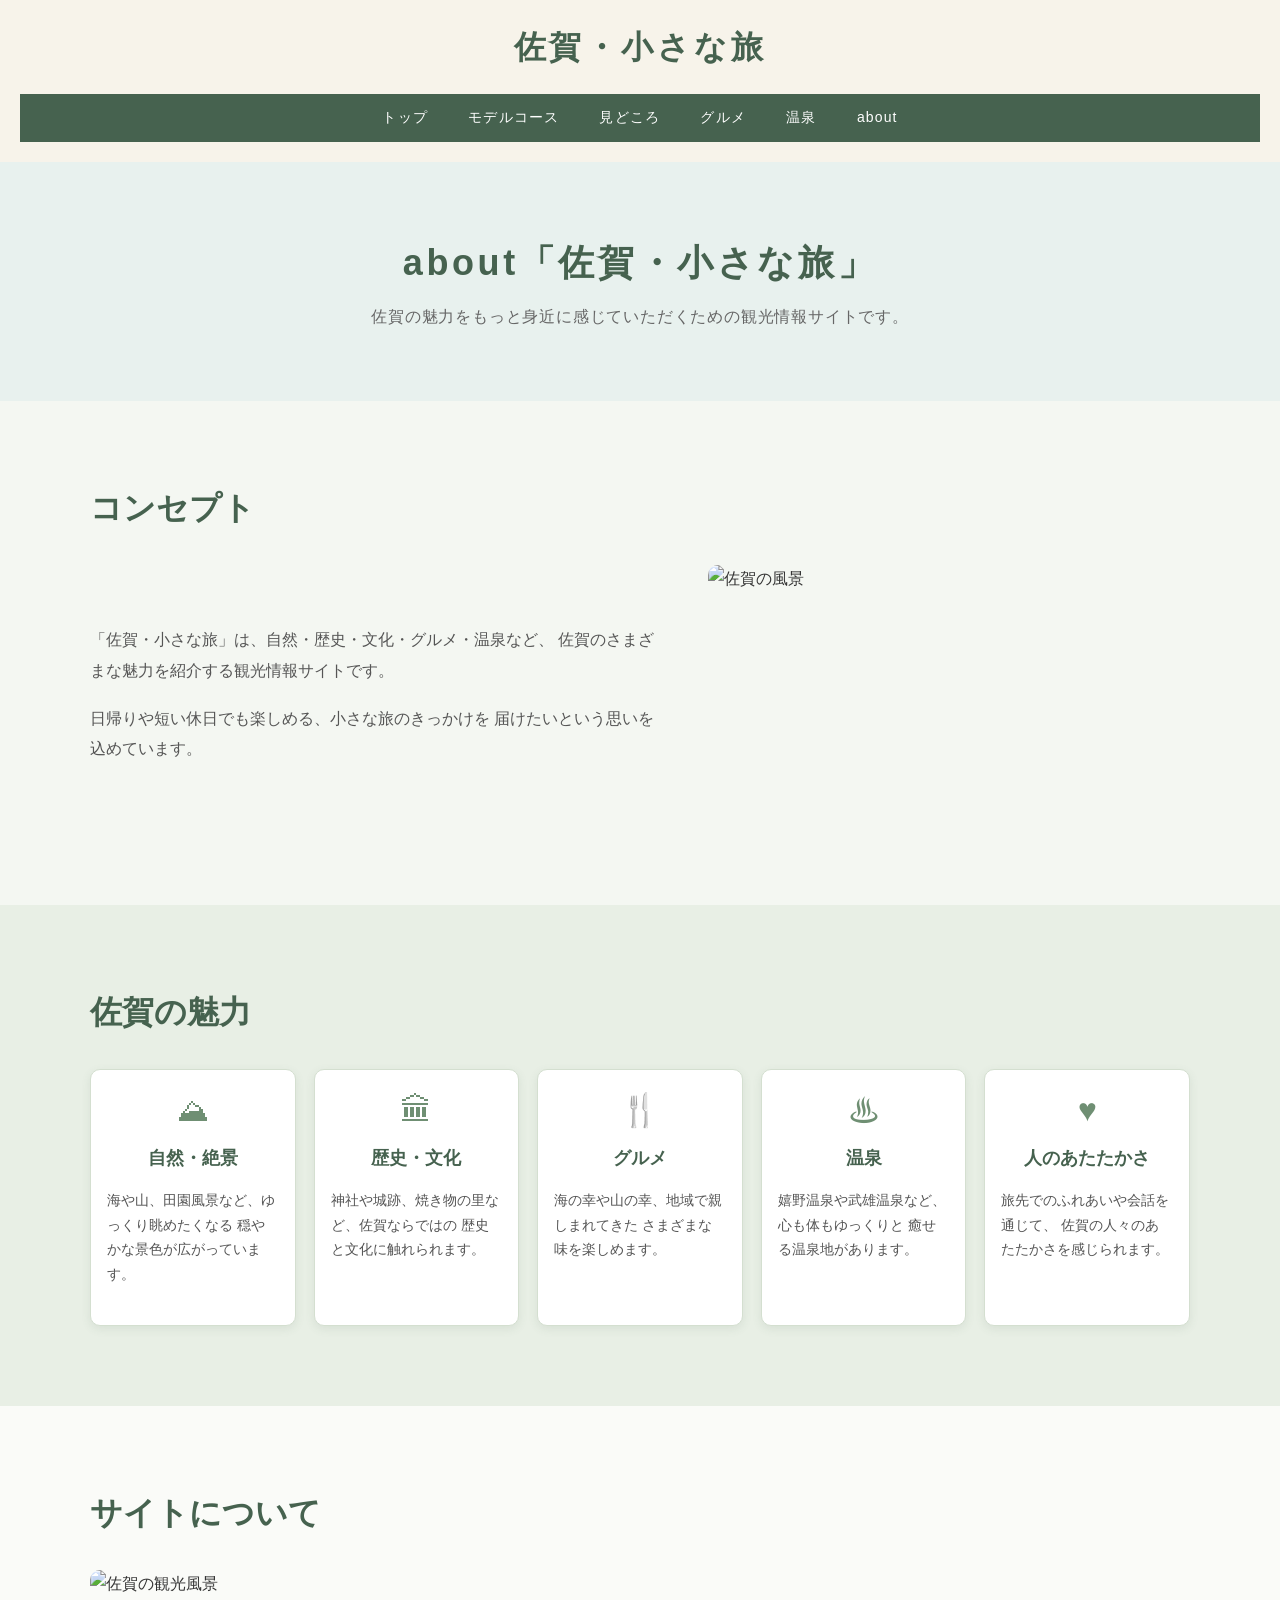
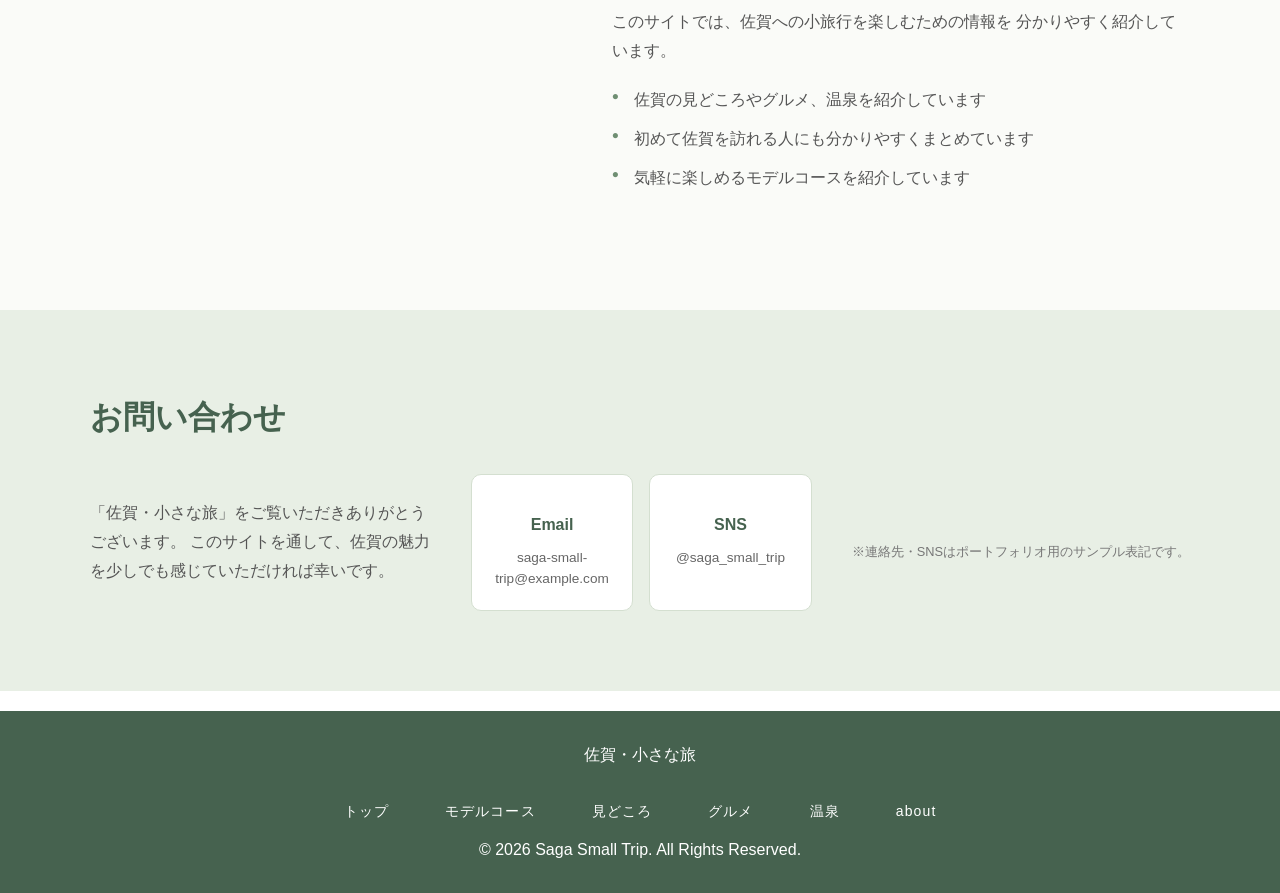
==== about.html @ e5c15b52 "Initial commit" ====
<!DOCTYPE html>
    <html lang="ja">

        <head>
            <meta charset="UTF-8">
            <meta name="viewport" content="width=device-width, initial-scale=1.0">
            <title>about | 佐賀・小さな旅</title>
            <link rel="stylesheet" href="css/style.css">
            <link rel="stylesheet" href="css/about.css">
        </head>

        <body>

            <header class="site-header">
                <h1 class="site-title">
                    <a href="index.html">佐賀・小さな旅</a>
                </h1>

                <button class="menu-toggle"
                        type="button"
                        aria-label="メニューを開く"
                        aria-controls="site-nav"
                        aria-expanded="false">
                    <span></span>
                    <span></span>
                    <span></span>
                </button>
                <nav class="site-nav" id="site-nav">
                    <a href="index.html">トップ</a>
                    <a href="course.html">モデルコース</a>
                    <a href="spots.html">見どころ</a>
                    <a href="gourmet.html">グルメ</a>
                    <a href="onsen.html">温泉</a>
                    <a href="about.html">about</a>
                </nav>
            </header>

            <main>
                
                <section class="page-hero about-hero">
                    <div class="page-hero-text about-hero-text">
                        <h1>about「佐賀・小さな旅」</h1>

                        <p>
                            佐賀の魅力をもっと身近に感じていただくための観光情報サイトです。
                        </p>
                    </div>
                </section>

                <section class="page-section about-concept">
                    <h2>コンセプト</h2>

                    <div class="about-concept-content">
                        <div class="about-concept-text">
                            <p>
                                「佐賀・小さな旅」は、自然・歴史・文化・グルメ・温泉など、
                                佐賀のさまざまな魅力を紹介する観光情報サイトです。
                            </p>

                            <p>
                                日帰りや短い休日でも楽しめる、小さな旅のきっかけを
                                届けたいという思いを込めています。
                            </p>
                        </div>

                        <div class="about-concept-image">
                            <img src="images/" alt="佐賀の風景">
                        </div>
                    </div>
                </section>

                <section class="page-section about-features">
                    <h2>佐賀の魅力</h2>

                    <div class="about-feature-list">
                        <article class="about-feature-card">
                            <div class="about-feature-icon" aria-hidden="true">
                                &#9968;
                            </div>

                            <h3>自然・絶景</h3>

                            <p>
                                海や山、田園風景など、ゆっくり眺めたくなる
                                穏やかな景色が広がっています。
                            </p>
                        </article>

                        <article class="about-feature-card">
                            <div class="about-feature-icon" aria-hidden="true">
                                &#127963;
                            </div>

                            <h3>歴史・文化</h3>

                            <p>
                                神社や城跡、焼き物の里など、佐賀ならではの
                                歴史と文化に触れられます。
                            </p>
                        </article>

                        <article class="about-feature-card">
                            <div class="about-feature-icon" aria-hidden="true">
                                &#127860;
                            </div>

                            <h3>グルメ</h3>

                            <p>
                                海の幸や山の幸、地域で親しまれてきた
                                さまざまな味を楽しめます。
                            </p>
                        </article>

                        <article class="about-feature-card">
                            <div class="about-feature-icon" aria-hidden="true">
                                &#9832;
                            </div>

                            <h3>温泉</h3>

                            <p>
                                嬉野温泉や武雄温泉など、心も体もゆっくりと
                                癒せる温泉地があります。
                            </p>
                        </article>

                        <article class="about-feature-card">
                            <div class="about-feature-icon" aria-hidden="true">
                                &#9829;
                            </div>

                            <h3>人のあたたかさ</h3>

                            <p>
                                旅先でのふれあいや会話を通じて、
                                佐賀の人々のあたたかさを感じられます。
                            </p>
                        </article>
                    </div>
                </section>

                <section class="page-section about-site">
                    <h2>サイトについて</h2>

                    <div class="about-site-content">
                        <div class="about-site-image">
                            <img src="images/" alt="佐賀の観光風景">
                        </div>

                        <div class="about-site-text">
                            <p>
                                このサイトでは、佐賀への小旅行を楽しむための情報を
                                分かりやすく紹介しています。
                            </p>

                            <ul class="about-site-list">
                                <li>佐賀の見どころやグルメ、温泉を紹介しています</li>
                                <li>初めて佐賀を訪れる人にも分かりやすくまとめています</li>
                                <li>気軽に楽しめるモデルコースを紹介しています</li>
                            </ul>
                        </div>
                    </div>
                </section>

                <section class="page-section about-contact">
                    <h2>お問い合わせ</h2>

                    <div class="about-contact-content">
                        <div class="about-contact-text">
                            <p>
                                「佐賀・小さな旅」をご覧いただきありがとうございます。
                                このサイトを通して、佐賀の魅力を少しでも感じていただければ幸いです。
                            </p>
                        </div>

                        <div class="about-contact-info">
                            <div class="about-contact-item">
                                <h3>Email</h3>
                                <p>saga-small-trip@example.com</p>
                            </div>

                            <div class="about-contact-item">
                                <h3>SNS</h3>
                                <p>@saga_small_trip</p>
                            </div>
                        </div>

                        <p class="about-contact-note">
                            ※連絡先・SNSはポートフォリオ用のサンプル表記です。
                        </p>
                    </div>
                </section>
            </main>

            <footer>
                <p class="footer-logo">佐賀・小さな旅</p>

                <nav class="footer-nav">
                    <a href="index.html">トップ</a>
                    <a href="course.html">モデルコース</a>
                    <a href="spots.html">見どころ</a>
                    <a href="gourmet.html">グルメ</a>
                    <a href="onsen.html">温泉</a>
                    <a href="about.html">about</a>
                </nav>

                <p class="copyright">
                    &copy; 2026 Saga Small Trip. All Rights Reserved.
                </p>
            </footer>
            <script src="js/script.js"></script>
        </body>
    </html>
---- css/style.css ----
/* =================
    　　基本設定
    =============== */
    
    * {
        box-sizing: border-box;
    }

    body {
        margin: 0;
        font-family: sans-serif;
        color: #333;
        background-color: #fff;
        line-height: 1.7;
    }

    /* =================
    　　ヘッダー・ナビゲーション
    =============== */

    header {
        padding: 20px;
        text-align: center;
        background-color: #f7f3ea;
    }

    header h1 {
        margin: 0;
        color: #46624f;
        font-size: 32px;
        letter-spacing: 0.12em;
        font-weight: 600;
    }

    .site-title a {
        color: inherit;
        text-decoration: none;
    }

    nav {
        margin-top: 20px;
        text-align: center;
        background-color: #46624f;
    }

    nav a {
        display: inline-block;
        padding: 12px 18px;
        color: #fff;
        text-decoration: none;
        font-size: 14px;
        letter-spacing: 0.08em;
    }

    /* =================
    　　ハンバーガーメニュー
    =============== */

    .menu-toggle {
        display: none;
    }

    /* =================
    　　メインビジュアル
    =============== */

    .hero {
        padding: 60px 20px;
        text-align: center;
        background-color: #99bda4;
    }

    .hero h2 {
        font-size: 36px;
        letter-spacing: 0.08em;
        color: #fbd784;
        text-shadow: 0 2px 6px rgba(0, 0, 0, 0.25);
    }

    .hero p {
        font-size: 20px;
        letter-spacing: 0.05em;
        color: #fbd784;
        text-shadow: 0 2px 5px rgba(0, 0, 0, 0.15);
    }

    .hero a {
        display: inline-block;
        margin-top: 15px;
        padding: 10px 22px;
        background-color: #608a6d;
        color: #fff;
        text-decoration: none;
        border-radius: 20px;
        font-size: 14px;
        letter-spacing: 0.08em;
    }

    .hero a:hover {
        background-color: #5f8168;
    }

    /* =================
    　　タイル
    =============== */

    /*　タイル全体と各タイル　*/

    .tiles {
        display: grid;
        grid-template-columns: repeat(2, 1fr);
        gap: 24px;
        padding: 20px;
    }

    .tile {
        background-color: #fffdf8;
        border: 1px solid #ddd;
        margin-bottom: 20px;
        border-radius: 12px;
        overflow: hidden;
        box-shadow: 0 4px 12px rgba(70, 98, 79, 0.12);
    }

    .tile:hover {
        transform: translateY(-5px);
    }

    /*　カテゴリーとタイルの内容　*/

    .tile-category {
        color: white;
        padding: 12px 20px;
        font-size: 18px;
        font-weight: bold;
    }

    .scenery {
        background-color: #6f8f73;
    }

    .gourmet {
        background-color: #b07a5a;
    }

    .onsen {
        background-color: #7f9db9;
    }

    .history {
        background-color: #8a6f9e;
    }

    .area {
        background-color: #b59b5b;
    }

    .course {
        background-color: #6f8f8a;
    }

    .tile-item {
        display: flex;
    }

    .tile-item img {
        width: 45%;
        height: 220px;
        object-fit: cover;
        display: block;
    }

    .tile-text {
        width: 55%;
        padding: 25px;
        display: flex;
        flex-direction: column;
        justify-content: center;
    }

    .tile h2 {
        margin: 15px 15px 10px;
        font-size: 24px;
    }

    .tile p {
        line-height: 1.8;
        margin: 0 18px 18px;
        color: #555;
    }

    /*　ボタンとホバー表示　*/

    .tile a {
        display: inline-block;
        margin: 0 15px 15px;
        padding: 8px 8px;
        background-color: #608a6d;
        color: #fff;
        text-decoration: none;
        border-radius: 4px;
        text-align: center;
    }

    .more-button.scenery {
        background-color: #6f8f73;
    }

    .more-button.gourmet {
        background-color: #b07a5a;
    }

    .more-button.onsen {
        background-color: #7f9db9;
    }

    .more-button.history {
        background-color: #8a6f9e;
    }

    .more-button.area {
        background-color: #b59b5b;
    }

    .more-button.course {
        background-color: #6f8f8a;
    }

    .tile a:hover {
        opacity: 0.7;
    }

    /* =================
    　　サイト紹介(about)
    =============== */

    .about {
        margin: 60px auto;
        padding: 50px 30px;
        max-width: 900px;
        text-align: center;
        background-color: #fffdf8;
        border-radius: 12px;
    }

    .about h2 {
        margin-top: 0;
        color: #46624f;
        font-size: 28px;
        letter-spacing: 0.08em;
    }

    .about p {
        line-height: 1.8;
        color: #555;
    }

    .about a {
        display: inline-block;
        margin-top: 15px;
        padding: 10px 22px;
        background-color: #608a6d;
        color: #fff;
        text-decoration: none;
        border-radius: 20px;
        font-size: 14px;
        letter-spacing: 0.08em;
    }

    .about a:hover {
        background-color: #5f8168;
    }

    /* =================
    　　SNS風ギャラリー
    =============== */

    .sns {
        margin: 60px auto;
        padding: 40px 20px;
        max-width: 1000px;
        text-align: center;
    }

    .sns h2 {
        margin-bottom: 30px;
        color: #46624f;
        font-size: 28px;
        letter-spacing: 0.08em;
    }

    .sns-images {
        display: flex;
        gap: 20px;
    }

    .sns-images img {
        width: calc((100% - 40px) / 3);
        height: 220px;
        object-fit: cover;
        display: block;
        border-radius: 12px;
    }

    /* =================
    　　フッター
    =============== */

    footer {
        margin-top: 20px;
        padding: 30px 20px;
        text-align: center;
        background-color: #46624f;
        color: #fff;        
    }

    footer p {
        margin: 0;
    }

    .footer-nav {
        display: flex;
        justify-content: center;
        gap: 20px;
    }

    .footer-nav a {
        color: #fff;
        text-decoration: none;
    }

    /* =================
    　　トップページの
    　　スマートフォン表示
    =============== */

    @media (max-width: 768px) {
        .tiles {
            grid-template-columns: 1fr;
        }

        .tile-item {
            flex-direction: column;
        }

        .tile-item img {
            width: 100%;
        }

        .tile-text {
            width: 100%;
        }

        .sns-images {
            flex-direction: column;
        }

        .sns-images img {
            width: 100%;
        }

        .menu-toggle {
            display: flex;
            flex-direction: column;
            gap: 5px;
            background: none;
            border: none;
            cursor: pointer;
        }

        .menu-toggle span {
            width: 25px;
            height: 3px;
            background-color: #333;
        }
    }

    /* =================
    　　下層ページ共通箇所
    =============== */

    /*　ページ上部　*/

    .page-hero {
        padding: 70px 20px;
        text-align: center;
        background-color: #e8f1ee;
    }

    .page-hero-text h1 {
        margin: 0 0 10px;
        color: #46624f;
        font-size: 36px;
        letter-spacing: 0.1em;
    }

    .page-hero-text p {
        margin: 0;
        color: #666;
        font-size: 16px;
        letter-spacing: 0.05em;
    }

    /*　共通カード　*/

    .page-card {
        display: flex;
        flex-direction: column;
        gap: 0;
        margin: 0;
        padding: 0;
        background-color: #fffdf8;
        border: 1px solid #ddd;
        border-radius: 12px;
        overflow: hidden;
        box-shadow: 0 4px 12px rgba(70, 98, 79, 0.12);
    }

    .page-card-image {
        width: 100%;
    }

    .page-card-image img {
        display: block;
        width: 100%;
        height: 220px;
        object-fit: cover;
    }

    .page-card-text {
        flex: 1;
        padding: 20px;
    }

    .page-card-text h3 {
        margin: 0 0 8px;
        color: #46624f;
        font-size: 1.1rem;
    }

    .page-card-text h3::before {
        content: "●";
        margin-right: 8px;
        color: #46624f;
        font-size: 0.8em;
    }

    .page-card-text p {
        margin: 0;
        color: #555;
        line-height: 1.7;
    }

    /* =================
    　　下層ページ共通箇所の
    　　スマートフォン表示
    　　画面幅768px以下に適用
    =============== */

    @media (max-width: 768px) {
        .site-header {
            padding: 16px 12px;
            position: relative;
        }

        .site-header h1 {
            font-size: 24px;
        }

        .menu-toggle {
            display: flex;
            flex-direction: column;
            gap: 5px;
            background: none;
            border: none;
            cursor: pointer;
            position: absolute;
            top: 24px;
            right: 20px;
        }

        .menu-toggle span {
            transition: 0.3s;
        }

        .menu-toggle[aria-expanded="true"] span:nth-child(1) {
            transform: translateY(8px) rotate(45deg);
        }

        .menu-toggle[aria-expanded="true"] span:nth-child(2) {
            opacity: 0;
        }

        .menu-toggle[aria-expanded="true"] span:nth-child(3) {
            transform: translateY(-8px) rotate(-45deg);
        }

        .menu-toggle + .site-nav {
            margin-top: 15px;
            display: none;
        }

        .site-nav.is-open {
            display: flex;
            flex-direction: column;
            align-items: center;
            gap: 4px;
        }

        .page-hero {
            padding: 50px 20px;
        }

        .page-hero-text h1 {
            font-size: 28px;
        }

        .page-hero-text p br {
            display: none;
        }

        .page-card-text {
            padding: 16px;
        }

        .page-card-image img {
            height: 200px;
        }

        .footer-nav {
            display: flex;
            flex-wrap: wrap;
            justify-content: center;
            gap: 8px 14px;
        }

        .site-nav a,
        .footer-nav a {
            padding: 6px 4px;
            white-space: nowrap;
        }
    }
---- css/about.css ----
/* =================
    　　ページ上部
    　　全下層ページ共通のため
    　　style.cssに記述
    =============== */
    
    /* =================
    　　コンセプト
    =============== */
    
    .about-concept {
        padding: 80px 20px;
        background-color: #f4f7f2;
    }

    .about-concept > h2 {
        max-width: 1100px;
        margin: 0 auto 30px;
        color: #46624f;
        font-size: 2rem;
    }

    .about-concept-content {
        display: flex;
        align-items: center;
        gap: 40px;
        max-width: 1100px;
        margin: 0 auto;
    }

    .about-concept-text {
        flex: 1.2;
    }

    .about-concept-image {
        flex: 1;
    }

    .about-concept-image img {
        display: block;
        width: 100%;
        height: 260px;
        object-fit: cover;
        border-radius: 10px;
    }

    .about-concept-text p {
        margin: 0 0 18px;
        color: #555555;
        line-height: 1.9;
    }

    .about-concept-text p:last-child {
        margin-bottom: 0;
    }

    /* =================
    　　佐賀の魅力
    =============== */

    .about-features {
        padding: 80px 20px;
        background-color: #e8efe5;
    }

    .about-features > h2 {
        max-width: 1100px;
        margin: 0 auto 30px;
        color: #46624f;
        font-size: 2rem;
    }

    .about-feature-list {
        display: grid;
        grid-template-columns: repeat(5, 1fr);
        gap: 18px;
        max-width: 1100px;
        margin: 0 auto;
    }

    .about-feature-card {
        padding: 24px 16px;
        background-color: #ffffff;
        border: 1px solid #d4dfd0;
        border-radius: 10px;
        text-align: center;
        box-shadow: 0 3px 10px rgba(70, 98, 79, 0.1);
    }

    .about-feature-icon {
        margin-bottom: 12px;
        color: #6f8f73;
        font-size: 2rem;
        line-height: 1;
    }

    .about-feature-card h3 {
        margin-bottom: 12px;
        color: #46624f;
        font-size: 1.1rem;
    }

    .about-feature-card p {
        color: #555555;
        font-size: 0.9rem;
        line-height: 1.7;
        text-align: left;
    }

    /* =================
    　　サイトについて
    =============== */

    .about-site {
        padding: 80px 20px;
        background-color: #fafbf8;
    }

    .about-site > h2 {
        max-width: 1100px;
        margin: 0 auto 30px;
        color: #46624f;
        font-size: 2rem;
    }

    .about-site-content {
        display: flex;
        align-items: center;
        gap: 40px;
        max-width: 1100px;
        margin: 0 auto;
    }

    .about-site-image {
        flex: 1;
    }

    .about-site-text {
        flex: 1.2;
    }

    .about-site-image img {
        display: block;
        width: 100%;
        height: 260px;
        object-fit: cover;
        border-radius: 10px;
    }

    .about-site-text > p {
        margin: 0 0 20px;
        color: #555555;
        line-height: 1.8;
    }

    .about-site-list {
        margin: 0;
        padding: 0;
        list-style: none;
    }

    .about-site-list li {
        position: relative;
        margin-bottom: 12px;
        padding-left: 22px;
        color: #555555;
        line-height: 1.7;
    }

    .about-site-list li::before {
        content: "●";
        position: absolute;
        top: 0;
        left: 0;
        color: #6f8f73;
        font-size: 0.75rem;
    }

    .about-site-list li:last-child {
        margin-bottom: 0;
    }

    /* =================
    　　お問い合わせ
    =============== */

    .about-contact {
        padding: 80px 20px;
        background-color: #e8efe5;
    }

    .about-contact > h2 {
        max-width: 1100px;
        margin: 0 auto 30px;
        color: #46624f;
        font-size: 2rem;
    }

    .about-contact-content {
        display: flex;
        align-items: center;
        gap: 40px;
        max-width: 1100px;
        margin: 0 auto;
    }

    .about-contact-text,
    .about-contact-info {
        flex: 1;
    }

    .about-contact-text p {
        margin: 0;
        color: #555555;
        line-height: 1.8;
    }

    .about-contact-info {
        display: grid;
        grid-template-columns: repeat(2, 1fr);
        gap: 16px;
    }

    .about-contact-item {
        padding: 20px 16px;
        background-color: #ffffff;
        border: 1px solid #d4dfd0;
        border-radius: 10px;
        text-align: center;
    }

    .about-contact-item h3 {
        margin-bottom: 8px;
        color: #46624f;
        font-size: 1rem;
    }

    .about-contact-item p {
        margin: 0;
        color: #666666;
        font-size: 0.85rem;
        line-height: 1.6;
    }

    .about-contact-note {
    max-width: 1100px;
    margin: 20px auto 0;
    color: #777777;
    font-size: 0.8rem;
    line-height: 1.6;
}



    /* =================
    　　スマートフォン表示
    　　画面幅768px以下に適用
    =============== */

    @media (max-width: 768px) {
        .about-concept {
            padding: 60px 20px;
        }

        .about-concept > h2 {
            margin-bottom: 24px;
            font-size: 1.6rem;
        }

        .about-concept-content {
            flex-direction: column;
            gap: 24px;
        }

        .about-concept-text,
        .about-concept-image {
            width: 100%;
        }

        .about-concept-image img {
            height: 220px;
        }

        .about-features {
            padding: 60px 20px;
        }

        .about-features > h2 {
            margin-bottom: 24px;
            font-size: 1.6rem;
        }

        .about-feature-list {
            grid-template-columns: 1fr;
            gap: 16px;
        }

        .about-site {
            padding: 60px 20px;
        }

        .about-site > h2 {
            margin-bottom: 24px;
            font-size: 1.6rem;
        }

        .about-site-image img {
            height: 220px;
        }

        .about-site-content {
            flex-direction: column;
            gap: 24px;
        }

        .about-site-image,
        .about-site-text {
            width: 100%;
        }

        .about-contact {
            padding: 60px 20px;
        }

        .about-contact > h2 {
            margin-bottom: 24px;
            font-size: 1.6rem;
        }

        .about-contact-content {
            flex-direction: column;
            gap: 24px;
        }

        .about-contact-text,
        .about-contact-info {
            width: 100%;
        }

        .about-contact-info {
            grid-template-columns: 1fr;
        }
    }
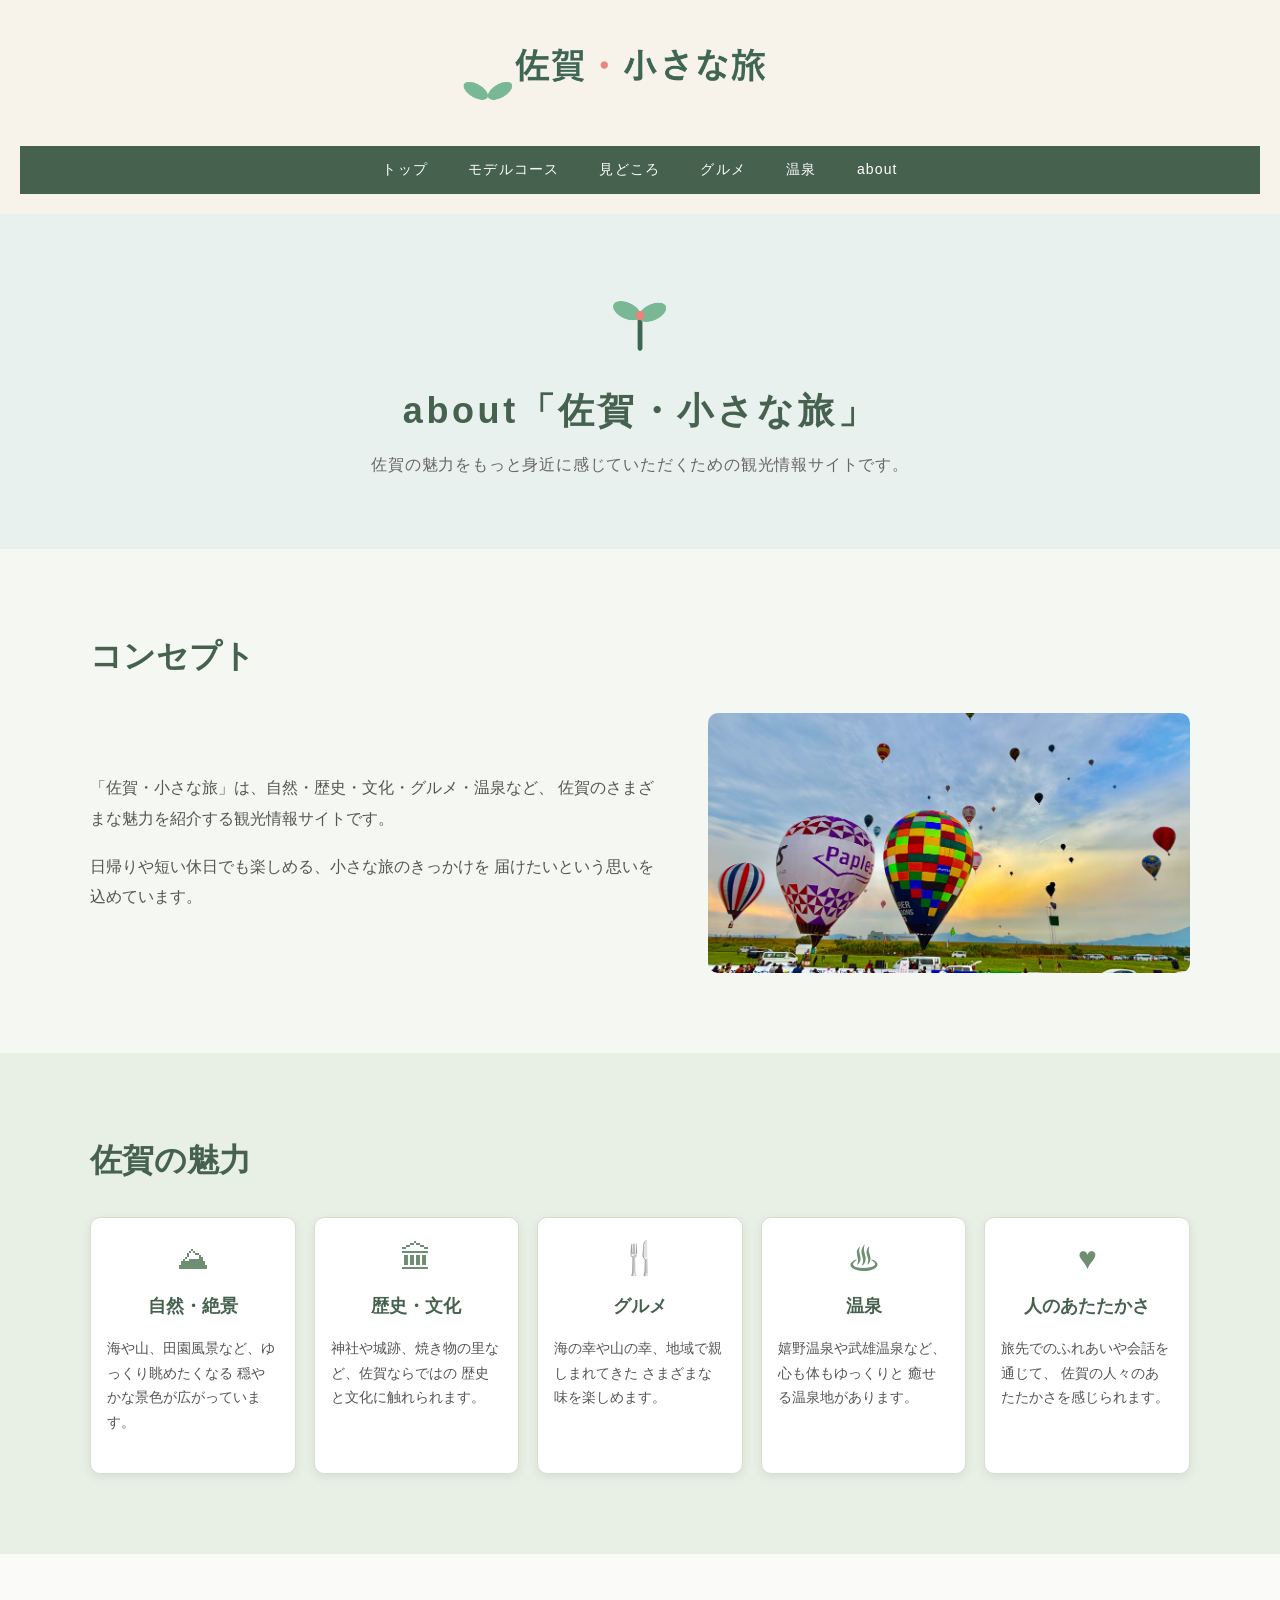
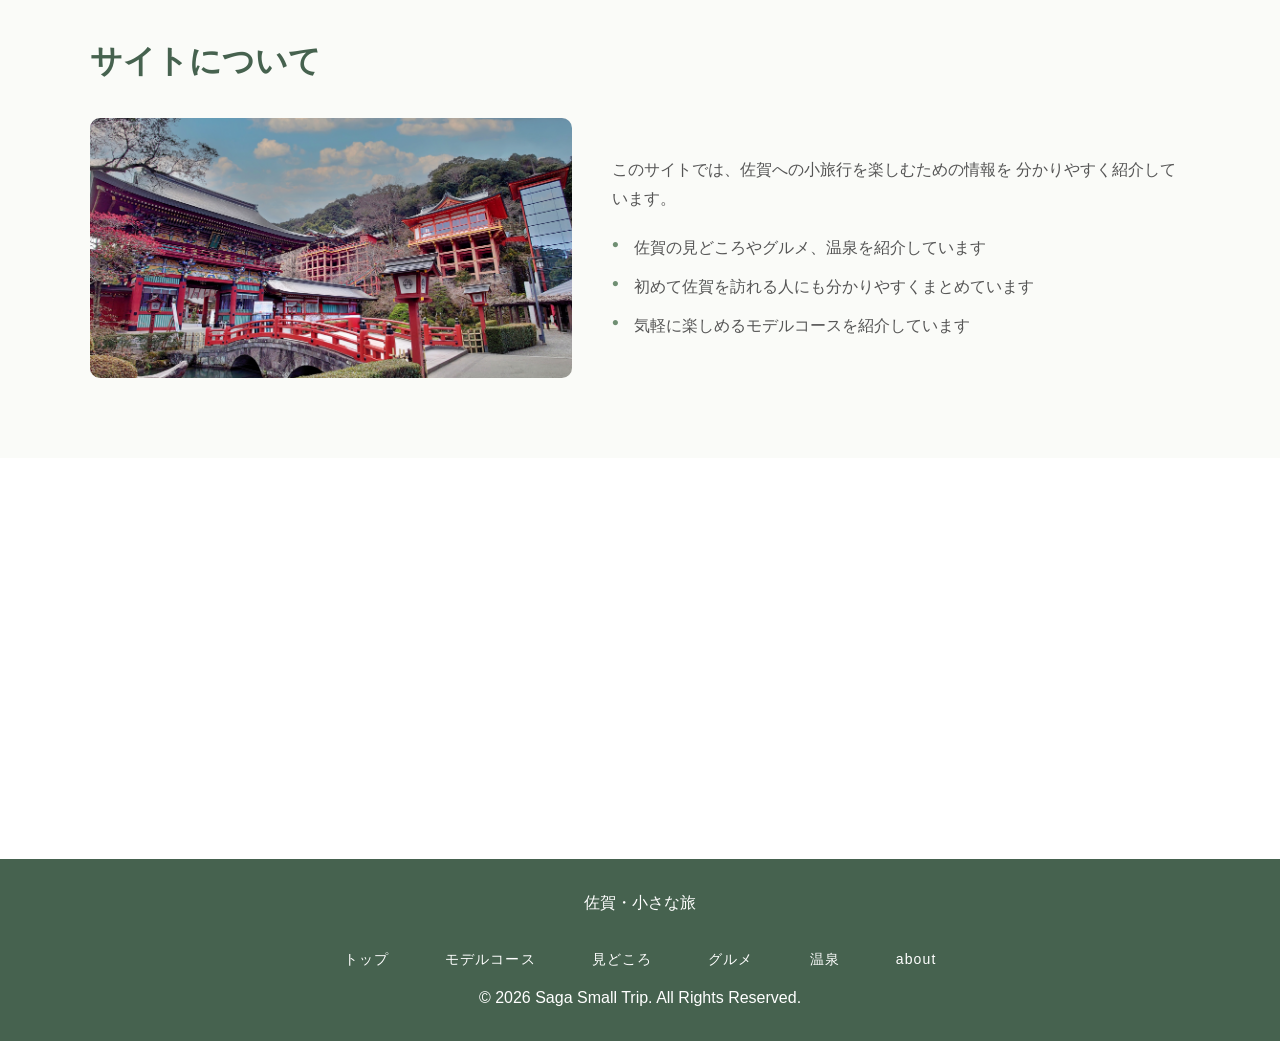
==== commit b326598b: "Prepare site for public release" ====
--- a/about.html
+++ b/about.html
@@ -4,17 +4,26 @@
         <head>
             <meta charset="UTF-8">
             <meta name="viewport" content="width=device-width, initial-scale=1.0">
+            <meta name="description" content="観光ポートフォリオサイト「佐賀・小さな旅」のコンセプト、佐賀の魅力、サイトの制作目的を紹介します。">
             <title>about | 佐賀・小さな旅</title>
             <link rel="stylesheet" href="css/style.css">
             <link rel="stylesheet" href="css/about.css">
+            <link rel="icon" type="image/png" sizes="512x512" href="images/favicon.PNG">
+            <meta property="og:title" content="佐賀・小さな旅">
+            <meta property="og:description" content="佐賀の自然・文化・グルメ・温泉を紹介する観光Webサイト">
+            <meta property="og:type" content="website">
+            <meta property="og:image" content="images/saga-small-trip-ogp.JPG">
+            <meta name="twitter:card" content="summary_large_image">
         </head>
 
         <body>
 
             <header class="site-header">
-                <h1 class="site-title">
-                    <a href="index.html">佐賀・小さな旅</a>
-                </h1>
+                <p class="site-title">
+                    <a href="index.html">
+                        <img src="images/saga-title-logo.PNG" alt="佐賀・小さな旅">
+                    </a>
+                </p>
 
                 <button class="menu-toggle"
                         type="button"
@@ -25,13 +34,13 @@
                     <span></span>
                     <span></span>
                 </button>
-                <nav class="site-nav" id="site-nav">
+                <nav class="site-nav" id="site-nav" aria-label="メインナビゲーション">
                     <a href="index.html">トップ</a>
                     <a href="course.html">モデルコース</a>
                     <a href="spots.html">見どころ</a>
                     <a href="gourmet.html">グルメ</a>
                     <a href="onsen.html">温泉</a>
-                    <a href="about.html">about</a>
+                    <a href="about.html" aria-current="page">about</a>
                 </nav>
             </header>
 
@@ -39,6 +48,8 @@
                 
                 <section class="page-hero about-hero">
                     <div class="page-hero-text about-hero-text">
+                        <img class="page-icon" src="images/icon-about.PNG" alt="">
+
                         <h1>about「佐賀・小さな旅」</h1>
 
                         <p>
@@ -47,7 +58,7 @@
                     </div>
                 </section>
 
-                <section class="page-section about-concept">
+                <section class="page-section about-concept scroll-reveal">
                     <h2>コンセプト</h2>
 
                     <div class="about-concept-content">
@@ -64,12 +75,12 @@
                         </div>
 
                         <div class="about-concept-image">
-                            <img src="images/" alt="佐賀の風景">
-                        </div>
-                    </div>
-                </section>
-
-                <section class="page-section about-features">
+                            <img src="images/saga-balloon.JPG" alt="佐賀の風景">
+                        </div>
+                    </div>
+                </section>
+
+                <section class="page-section about-features scroll-reveal">
                     <h2>佐賀の魅力</h2>
 
                     <div class="about-feature-list">
@@ -140,12 +151,12 @@
                     </div>
                 </section>
 
-                <section class="page-section about-site">
+                <section class="page-section about-site scroll-reveal">
                     <h2>サイトについて</h2>
 
                     <div class="about-site-content">
                         <div class="about-site-image">
-                            <img src="images/" alt="佐賀の観光風景">
+                            <img src="images/yutoku-inari-shrine.JPG" alt="佐賀の観光風景">
                         </div>
 
                         <div class="about-site-text">
@@ -163,7 +174,7 @@
                     </div>
                 </section>
 
-                <section class="page-section about-contact">
+                <section class="page-section about-contact scroll-reveal">
                     <h2>お問い合わせ</h2>
 
                     <div class="about-contact-content">
@@ -196,19 +207,25 @@
             <footer>
                 <p class="footer-logo">佐賀・小さな旅</p>
 
-                <nav class="footer-nav">
+                <nav class="footer-nav" aria-label="フッターナビゲーション">
                     <a href="index.html">トップ</a>
                     <a href="course.html">モデルコース</a>
                     <a href="spots.html">見どころ</a>
                     <a href="gourmet.html">グルメ</a>
                     <a href="onsen.html">温泉</a>
-                    <a href="about.html">about</a>
+                    <a href="about.html" aria-current="page">about</a>
                 </nav>
 
                 <p class="copyright">
                     &copy; 2026 Saga Small Trip. All Rights Reserved.
                 </p>
             </footer>
+
+            <button class="back-to-top"
+                    type="button"
+                    aria-label="ページ上部へ戻る">
+                <span aria-hidden="true">↑</span>
+            </button>
             <script src="js/script.js"></script>
         </body>
     </html>
--- a/css/style.css
+++ b/css/style.css
@@ -24,7 +24,7 @@
         background-color: #f7f3ea;
     }
 
-    header h1 {
+    .site-title {
         margin: 0;
         color: #46624f;
         font-size: 32px;
@@ -35,6 +35,14 @@
     .site-title a {
         color: inherit;
         text-decoration: none;
+        display: inline-block;
+    }
+
+    .site-title img {
+        display: block;
+        width: 360px;
+        max-width: 100%;
+        height: auto;
     }
 
     nav {
@@ -65,23 +73,33 @@
     =============== */
 
     .hero {
+        min-height: 420px;
         padding: 60px 20px;
         text-align: center;
         background-color: #99bda4;
-    }
-
-    .hero h2 {
+        background-image: url("../images/saga-hero-background-pc.JPG");
+        background-size: cover;
+        background-position: center;
+        background-repeat: no-repeat;
+        box-sizing: border-box;
+        display: flex;
+        flex-direction: column;
+        justify-content: center;
+        align-items: center;
+    }
+
+    .hero h1 {
         font-size: 36px;
         letter-spacing: 0.08em;
-        color: #fbd784;
-        text-shadow: 0 2px 6px rgba(0, 0, 0, 0.25);
+        color: #ecd734;
+        text-shadow: 0 2px 6px rgba(53, 94, 74, 0.85);
     }
 
     .hero p {
         font-size: 20px;
         letter-spacing: 0.05em;
-        color: #fbd784;
-        text-shadow: 0 2px 5px rgba(0, 0, 0, 0.15);
+        color: #ecd734;
+        text-shadow: 0 2px 5px rgba(53, 94, 74, 0.9);
     }
 
     .hero a {
@@ -124,6 +142,21 @@
 
     .tile:hover {
         transform: translateY(-5px);
+    }
+
+    .tile.tile-with-icon {
+        display: flex;
+        align-items: center;
+        gap: 40px;
+    }
+
+    .tile img.tile-icon {
+        display: block;
+        width: 120px;
+        height: 120px;
+        flex: 0 0 120px;
+        object-fit: contain;
+        margin: 0;
     }
 
     /*　カテゴリーとタイルの内容　*/
@@ -451,6 +484,14 @@
         line-height: 1.7;
     }
 
+    .page-hero .page-icon {
+        display: block;
+        width: 80px;
+        height: 80px;
+        object-fit: contain;
+        margin: 0 auto 16px;
+    }
+
     /* =================
     　　下層ページ共通箇所の
     　　スマートフォン表示
@@ -507,6 +548,12 @@
             gap: 4px;
         }
 
+        .hero {
+            background-image: url("../images/saga-hero-background-mobile.JPG");
+            background-position: center;
+            background-size: cover;
+        }
+
         .page-hero {
             padding: 50px 20px;
         }
@@ -539,4 +586,59 @@
             padding: 6px 4px;
             white-space: nowrap;
         }
+    }
+
+     /* =================
+    　　ページ上部へ戻るボタン
+    =============== */
+
+    .back-to-top {
+        position: fixed;
+        right: 20px;
+        bottom: 20px;
+        width: 48px;
+        height: 48px;
+        border: none;
+        border-radius: 50%;
+        background-color: #446b52;
+        color: #fff;
+        font-size: 24px;
+        cursor: pointer;
+        box-shadow: 0 4px 10px rgba(0, 0, 0, 0.2);
+        opacity: 0;
+        visibility: hidden;
+        transform: translateY(10px);
+        transition:
+            opacity 0.3s,
+            visibility 0.3s,
+            transform 0.3s;
+        z-index: 1000;
+    }
+
+    .back-to-top.is-visible {
+        opacity: 1;
+        visibility: visible;
+        transform: translateY(0);
+    }
+
+    .back-to-top:focus-visible {
+        outline: 3px solid #f4c95d;
+        outline-offset: 3px;
+    }
+
+     /* =================
+    　　スクロール表示
+    =============== */
+
+    .scroll-reveal {
+        opacity: 0;
+        transform: translateY(30px);
+        transition:
+            opacity 0.8s ease,
+            transform 0.8s ease;
+    }
+
+    .scroll-reveal.is-visible {
+        opacity: 1;
+        transform: translateY(0);
     }
